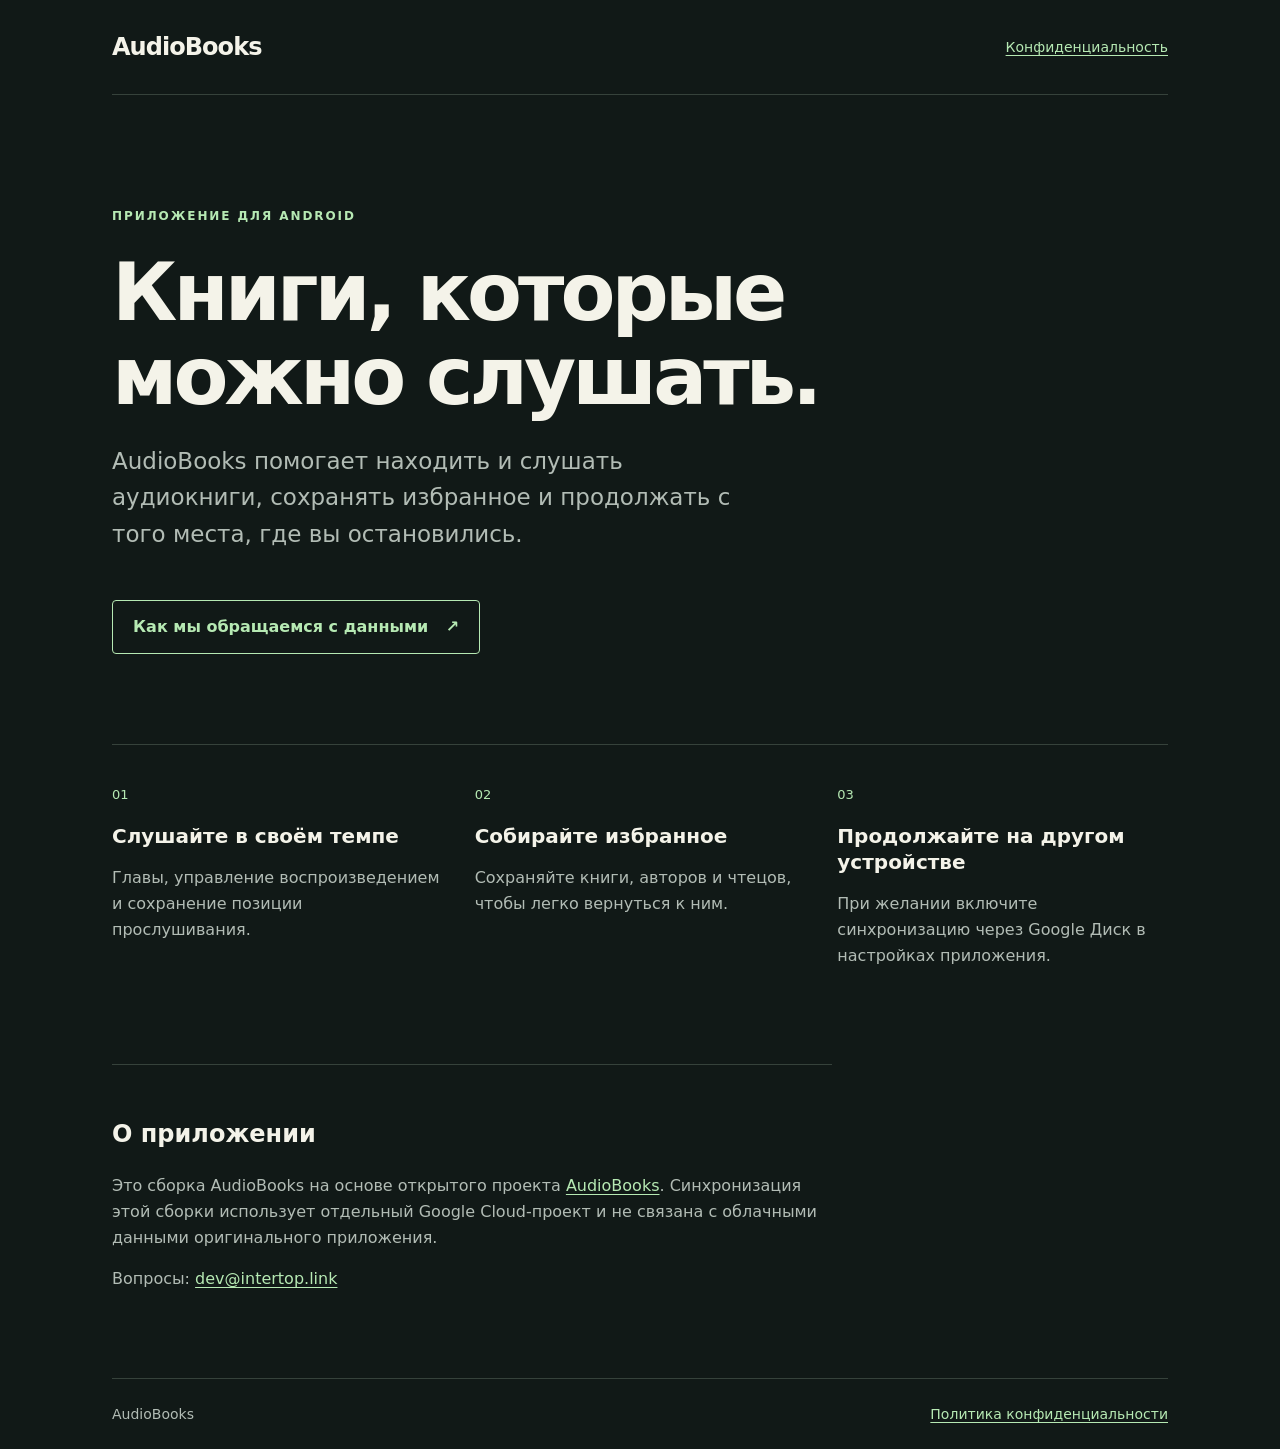
==== index.html @ a909be1f "Add AudioBooks website and privacy policy" ====
<!doctype html>
<html lang="ru">
<head>
  <meta charset="utf-8">
  <meta name="viewport" content="width=device-width, initial-scale=1">
  <meta name="description" content="AudioBooks — приложение для прослушивания аудиокниг на Android.">
  <title>AudioBooks — аудиокниги на Android</title>
  <link rel="stylesheet" href="style.css">
</head>
<body>
  <main class="page">
    <header class="masthead"><span class="brand">AudioBooks</span><nav aria-label="Навигация"><a href="privacy.html">Конфиденциальность</a></nav></header>
    <section class="hero">
      <p class="eyebrow">ПРИЛОЖЕНИЕ ДЛЯ ANDROID</p>
      <h1>Книги, которые<br>можно слушать.</h1>
      <p class="lead">AudioBooks помогает находить и слушать аудиокниги, сохранять избранное и продолжать с того места, где вы остановились.</p>
      <a class="button" href="privacy.html">Как мы обращаемся с данными <span aria-hidden="true">↗</span></a>
    </section>
    <section class="features" aria-label="Возможности приложения">
      <article><span>01</span><h2>Слушайте в своём темпе</h2><p>Главы, управление воспроизведением и сохранение позиции прослушивания.</p></article>
      <article><span>02</span><h2>Собирайте избранное</h2><p>Сохраняйте книги, авторов и чтецов, чтобы легко вернуться к ним.</p></article>
      <article><span>03</span><h2>Продолжайте на другом устройстве</h2><p>При желании включите синхронизацию через Google Диск в настройках приложения.</p></article>
    </section>
    <section class="note"><h2>О приложении</h2><p>Это сборка AudioBooks на основе открытого проекта <a href="https://github.com/korvin2000/AudioBooks">AudioBooks</a>. Синхронизация этой сборки использует отдельный Google Cloud-проект и не связана с облачными данными оригинального приложения.</p><p>Вопросы: <a href="mailto:dev@intertop.link">dev@intertop.link</a></p></section>
    <footer><span>AudioBooks</span><a href="privacy.html">Политика конфиденциальности</a></footer>
  </main>
</body>
</html>
---- style.css ----
:root{color-scheme:dark;--bg:#111917;--text:#f4f3e9;--muted:#b2bcb5;--accent:#b6e9b3}*{box-sizing:border-box}body{margin:0;background:var(--bg);color:var(--text);font:16px/1.6 system-ui,-apple-system,"Segoe UI",sans-serif}a{color:var(--accent);text-underline-offset:.2em}a:focus-visible{outline:3px solid var(--accent);outline-offset:4px}.page{max-width:1120px;margin:auto;padding:0 32px}.masthead{display:flex;align-items:center;justify-content:space-between;padding:28px 0;border-bottom:1px solid #36423b}.brand{color:var(--text);font-weight:750;letter-spacing:-.04em;text-decoration:none;font-size:24px}.masthead nav a{font-size:14px}.hero{padding:100px 0 90px;max-width:850px}.eyebrow{font-size:12px;font-weight:700;letter-spacing:.16em;color:var(--accent)}h1{font-size:clamp(42px,7vw,80px);line-height:1.05;letter-spacing:-.05em;margin:24px 0}.lead{color:var(--muted);font-size:clamp(18px,2.4vw,23px);max-width:660px}.button{display:inline-block;margin-top:24px;padding:13px 20px;border:1px solid var(--accent);border-radius:4px;text-decoration:none;font-weight:650}.button span{margin-left:12px}.features{display:grid;grid-template-columns:repeat(3,1fr);gap:32px;border-top:1px solid #36423b;padding:36px 0 80px}.features span{color:var(--accent);font-size:13px}.features h2{font-size:20px;line-height:1.3}.features p,.note p{color:var(--muted)}.note{max-width:720px;padding:30px 0 70px;border-top:1px solid #36423b}footer{display:flex;justify-content:space-between;gap:20px;border-top:1px solid #36423b;padding:24px 0;color:var(--muted);font-size:14px}.policy{max-width:850px}.policy>.eyebrow{margin-top:72px}.policy h1{font-size:clamp(38px,6vw,64px)}.policy h2{margin-top:48px;font-size:23px}.policy p{line-height:1.75}.muted{color:var(--muted)}code{overflow-wrap:anywhere;color:var(--accent)}@media(max-width:700px){.page{padding:0 20px}.hero{padding:64px 0}.features{grid-template-columns:1fr;gap:12px;padding-bottom:48px}.policy>.eyebrow{margin-top:48px}}
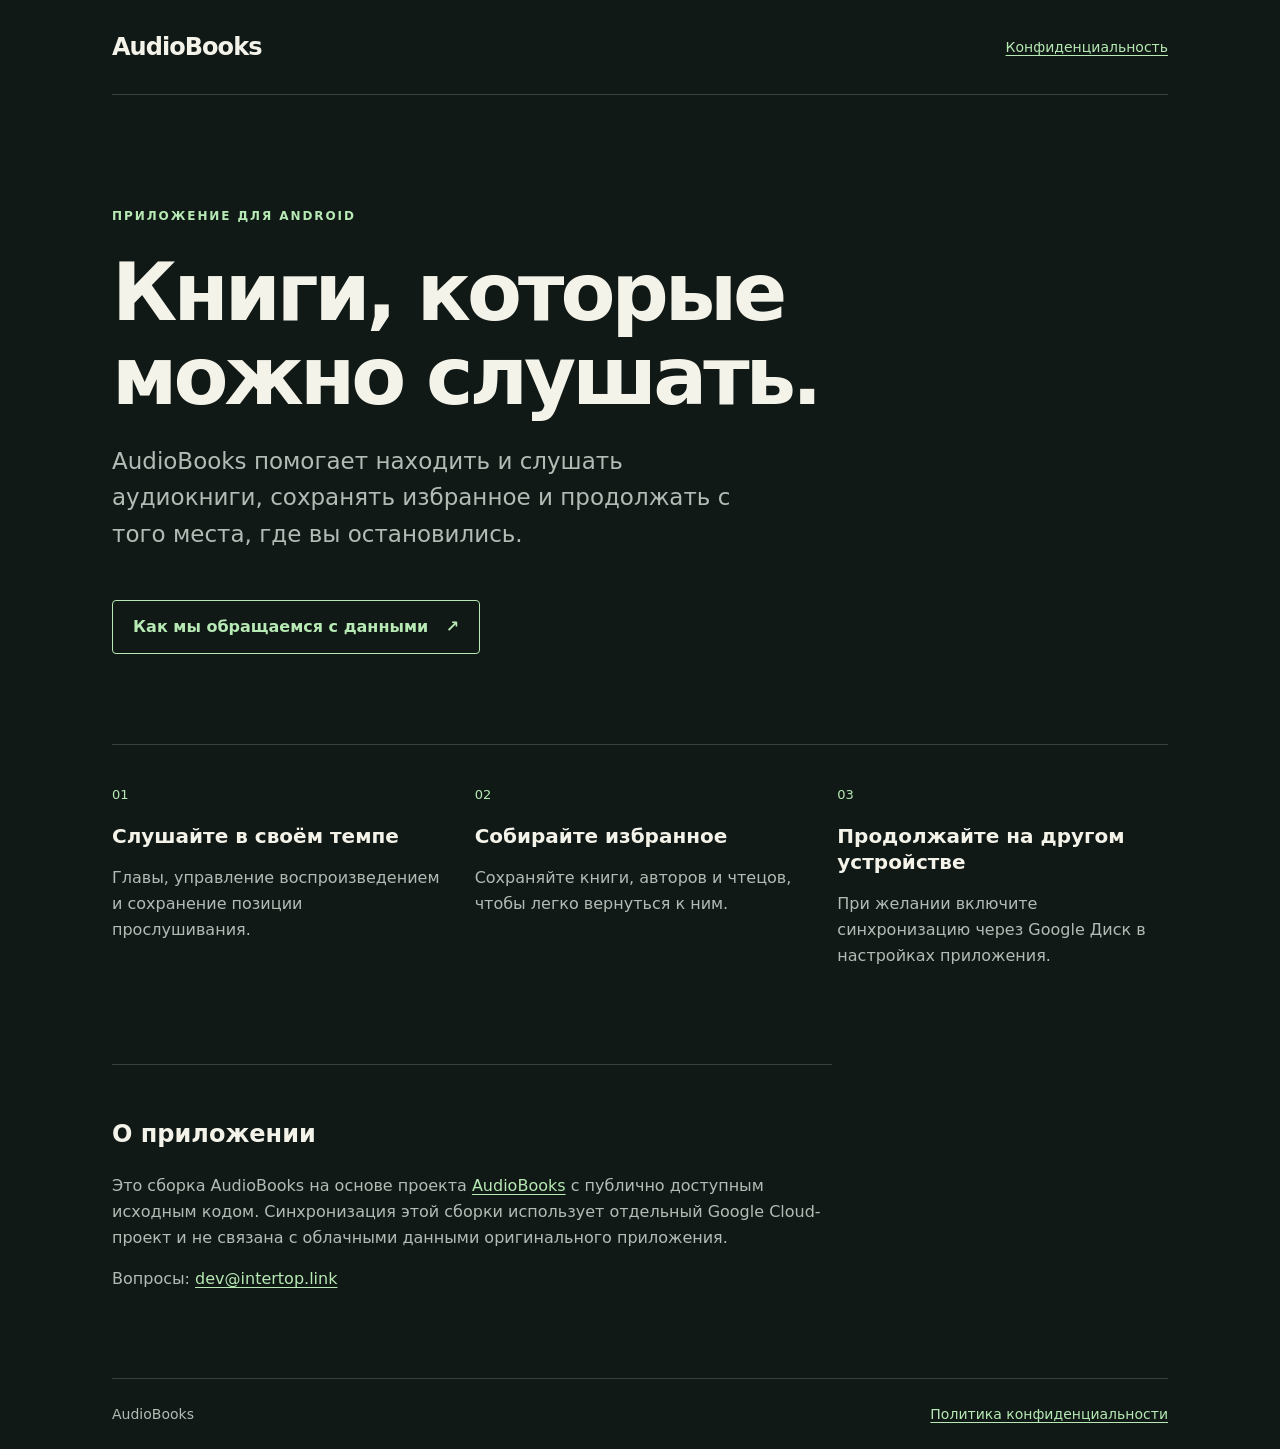
==== commit eea683b0: "Clarify upstream source availability" ====
--- a/index.html
+++ b/index.html
@@ -21,7 +21,7 @@
       <article><span>02</span><h2>Собирайте избранное</h2><p>Сохраняйте книги, авторов и чтецов, чтобы легко вернуться к ним.</p></article>
       <article><span>03</span><h2>Продолжайте на другом устройстве</h2><p>При желании включите синхронизацию через Google Диск в настройках приложения.</p></article>
     </section>
-    <section class="note"><h2>О приложении</h2><p>Это сборка AudioBooks на основе открытого проекта <a href="https://github.com/korvin2000/AudioBooks">AudioBooks</a>. Синхронизация этой сборки использует отдельный Google Cloud-проект и не связана с облачными данными оригинального приложения.</p><p>Вопросы: <a href="mailto:dev@intertop.link">dev@intertop.link</a></p></section>
+    <section class="note"><h2>О приложении</h2><p>Это сборка AudioBooks на основе проекта <a href="https://github.com/korvin2000/AudioBooks">AudioBooks</a> с публично доступным исходным кодом. Синхронизация этой сборки использует отдельный Google Cloud-проект и не связана с облачными данными оригинального приложения.</p><p>Вопросы: <a href="mailto:dev@intertop.link">dev@intertop.link</a></p></section>
     <footer><span>AudioBooks</span><a href="privacy.html">Политика конфиденциальности</a></footer>
   </main>
 </body>
